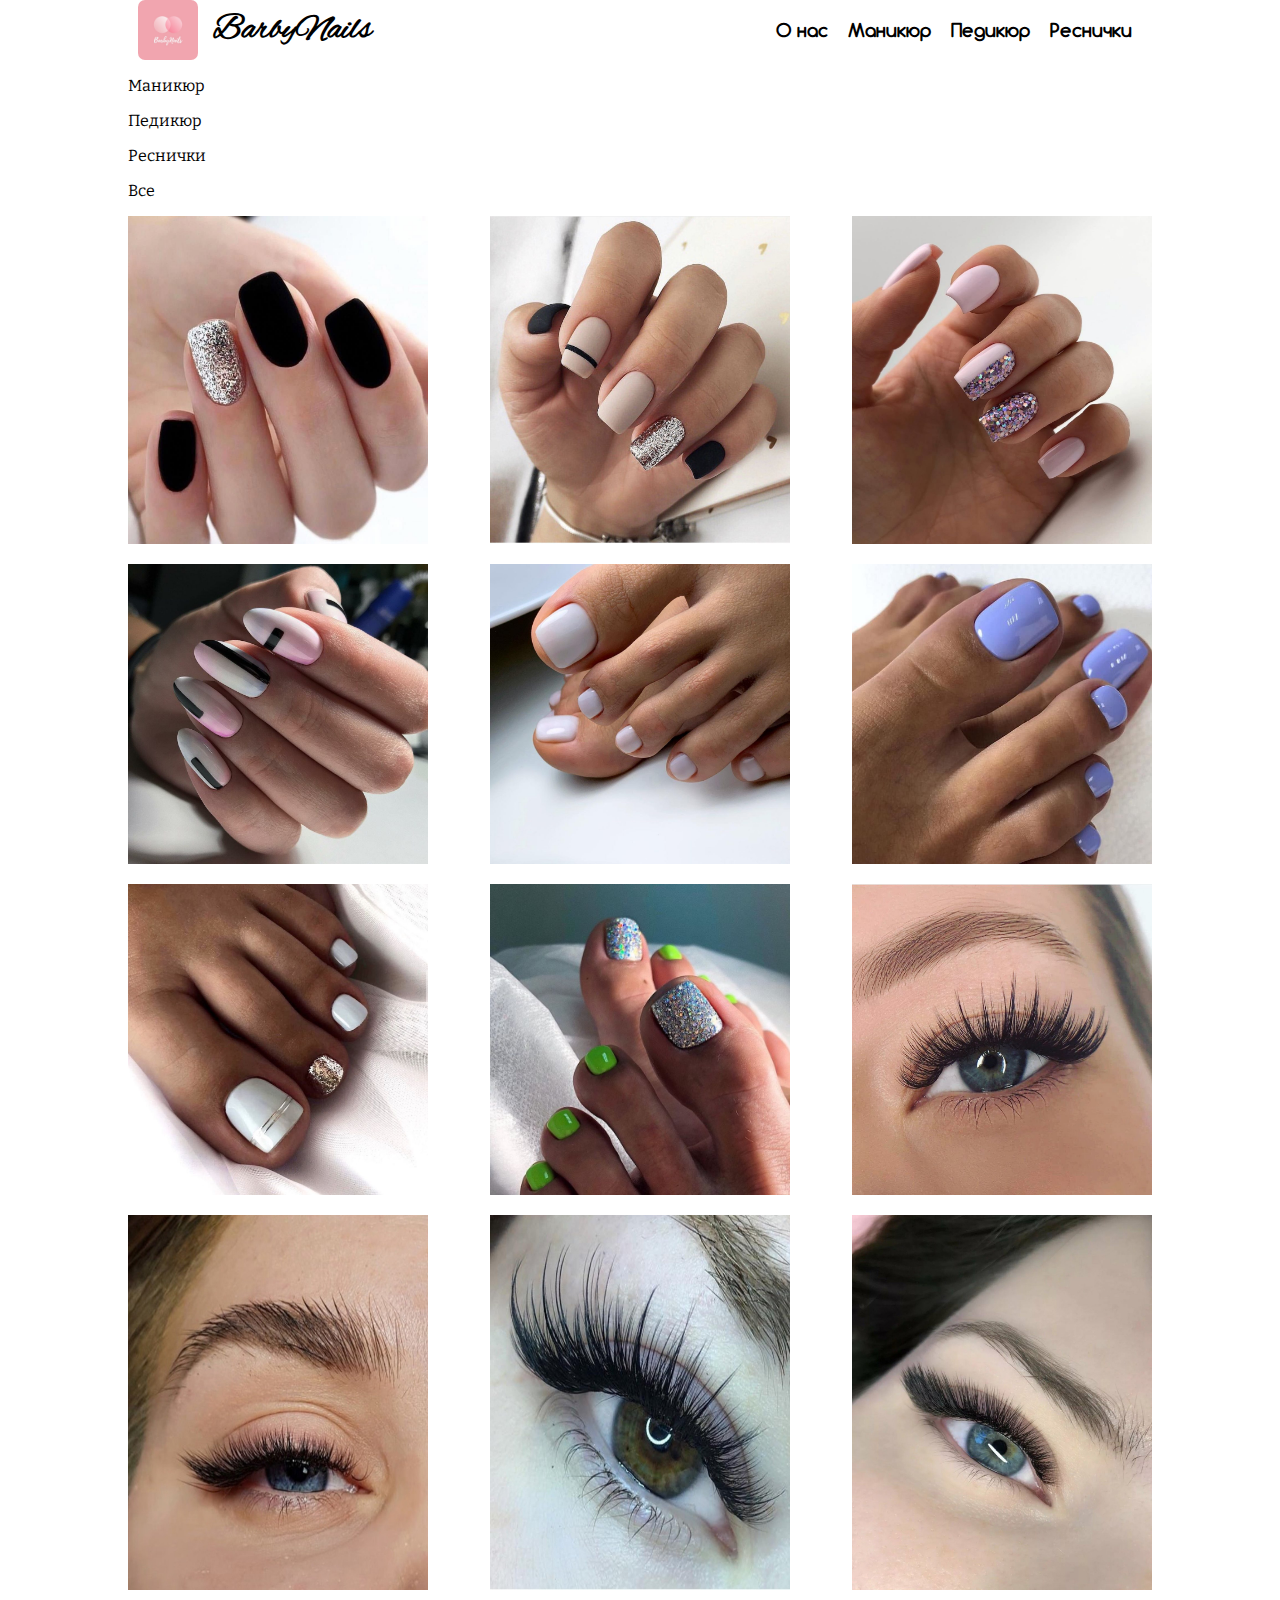
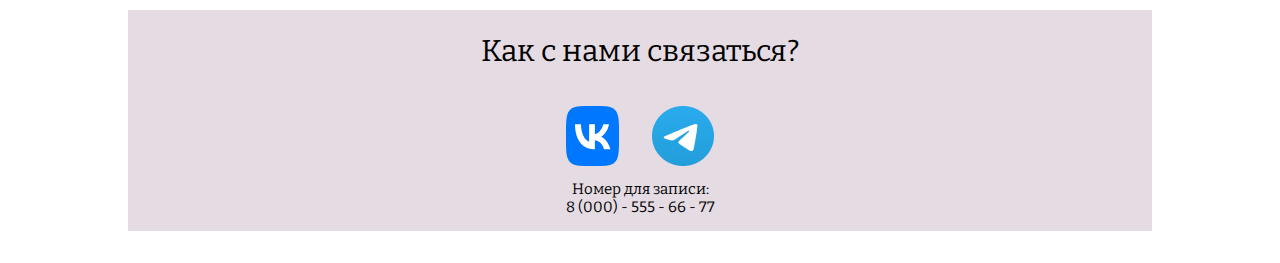
==== foto.html @ 30c48490 "initial commit" ====
<!DOCTYPE html>
<html lang="en">

<head>
    <meta charset="UTF-8">
    <meta name="viewport" content="width=device-width, initial-scale=1.0">
    <title>Document</title>
    <link rel="stylesheet" href="style.css">
    <link rel="preconnect" href="https://fonts.googleapis.com">
    <link rel="preconnect" href="https://fonts.gstatic.com" crossorigin>
    <link href="https://fonts.googleapis.com/css2?family=Inter:wght@100..900&display=swap" rel="stylesheet">
    <link rel="preconnect" href="https://fonts.googleapis.com">
    <link rel="preconnect" href="https://fonts.gstatic.com" crossorigin>
    <link href="https://fonts.googleapis.com/css2?family=Bitter:ital,wght@0,100..900;1,100..900&display=swap"
        rel="stylesheet">
</head>
<body>
    <div class="parent">
        <div class="div1">
            <div id="menu">
                <img id="logo" src="images/logo.jpg" alt="logo">
                <a href="index.html">BarbyNails</a>
            </div>
            <ul class="nav">
                <li class="nav-item">
                    <a href="index.html">
                        О нас
                    </a>
                </li>
                <li class="nav-item">
                    <a href="manicure.html">
                        Маникюр
                    </a>
                </li>
                <li class="nav-item">
                    <a href="pedicure.html">
                        Педикюр
                    </a>
                </li>
                <li class="nav-item">
                    <a href="resnichki.html">
                        Реснички
                    </a>
                </li>
            </ul>
        </div>
        <p>Маникюр</p>
        <p>Педикюр</p>
        <p>Реснички</p>
        <p>Все</p>
        <div class="parent1">
            <img src="images/photo_1.jpg" alt="Image 1">
            <img src="images/photo_2.jpg" alt="Image 2">
            <img src="images/photo_3.jpg" alt="Image 3">
            <img src="images/photo_4.jpg" alt="Image 4">
            <img src="images/photo_5.jpg" alt="Image 5">
            <img src="images/photo_6.jpg" alt="Image 6">
            <img src="images/photo_7.jpg" alt="Image 6">
            <img src="images/photo_8.jpg" alt="Image 6">
            <img src="images/photo_9.jpg" alt="Image 6">
            <img src="images/photo_10.jpg" alt="Image 6">
            <img src="images/photo_11.jpg" alt="Image 6">
            <img src="images/photo_12.jpg" alt="Image 6">
        </div>
<div class="div8">
    <div class="footer-text">
        Как с нами связаться?
    </div>
    <div class="footer-images">
        <img class="footer-image" src="images/VK - Original.png" alt="">
        <img class="footer-image" src="images/Telegram - Original.png" alt="">
    </div>
    <div class="footer-phone">
        Номер для записи: <br>
        8 (000) - 555 - 66 - 77
    </div>
</div>
</div>

</body>

</html>
---- style.css ----
@font-face {
	font-family: 'Comfortaa-Regular'; 
	src: url(fonts/Comfortaa-Regular.ttf); 
}

@font-face {
	font-family: 'Comfortaa-Bold'; 
	src: url(fonts/Comfortaa-Bold.ttf); 
}

@font-face {
	font-family: 'Comfortaa-Light'; 
	src: url(fonts/Comfortaa-Light.ttf); 
}

@font-face {
	font-family: 'AlexBrush'; 
	src: url(fonts/AlexBrush-Regular.ttf); 
}

body{
    padding: 0;
    margin: 0 auto;
    font-family: Bitter;
}

.parent {
    margin: 0 auto;
    width: 80%;
    position: sticky;
    justify-self: center;
    justify-content: center;
}

.div1 { 
    height: 60px;
    margin: 0 auto;
    padding: 0;
}
.div2 {
    position: relative;
    margin-top: 10px;
    width: 100%;
    height: 378px;
    background-image: url('./images/headerbg.jpg');
    background-position: center;
    background-size: cover;
    background-repeat: no-repeat;    
    border-radius: 15px;
}

#header-bigtext{
    position: absolute;
    font-family: AlexBrush;
    font-size: 5rem;
    font-weight:bold;
    right: 8rem;
    text-shadow: 0px 5px 11px rgba(0,0,0,0.6);
}

#header-smalltext{
    position: absolute;
    font-family: AlexBrush;
    font-size: 2.5rem;
    right: 7rem;    
    top: 8rem;
    text-shadow: 0px 5px 11px rgba(0,0,0,0.6);
}

#header-phone{
    font-family: Comfortaa-Bold;
    font-size: 1rem;
    position: absolute; 
    text-transform: uppercase;
    right: 8rem;
    top: 18rem;
}

.nav{
    display: flex;
    float: right;
    margin: 18px auto 5px;
}


.nav-item{
    font-family: Comfortaa-Regular;
    list-style: none;
    font-size: 18px;
    font-weight: bold;
    padding-right: 15px;
    margin-right: 5px;
}

#logo{
    height: 100%; 
    border-radius: 7px; 
    margin-right: 15px;
}

#menu{
    display: flex; 
    flex-direction: row; 
    align-items: center; 
    height: 100%; 
    float: left; 
    margin-left: 10px;
    font-family: AlexBrush;
    font-size: 35px;
    font-weight: bold;
}

a{
    text-decoration: none;
    color: black;
}

a:hover{
    color: black;
    text-shadow: 4px 4px 6px rgba(0,0,0,0.6);
}

.div3 {
    display: flex;
    position: relative;
    margin: 0;
    align-items: center;
    justify-content: center;
    height: 71px;
   font-family: Bitter;
    font-size: 30px;
    font-weight: 400;
    line-height: 36px;
    letter-spacing: 0em;
    text-align: center;
    text-transform: uppercase;
}

.div5 {
    border-radius: 10px;
    display: flex;
    flex-direction: row;
    height: 286px;
    width: 90%;
    margin: 0 auto;
    background-color: #fcedf8;
}

#about{
    width: 50%;
    display: flex;
    align-items: center;
    justify-content: center;
    padding: 1.5rem;
}
#about-text{
    font-family: Bitter;
    font-size: 20px;
    font-weight: 400;
    line-height: 35px;
    letter-spacing: 0em;
    text-align: left;
   
}

#about-image{
    border-top-right-radius: 10px;
    border-bottom-right-radius: 10px;
    width: 50%;
    background-image: url(./images/about-image.jpg);
    background-size: cover;
    background-position: center;
    background-repeat: no-repeat;
}

.div6{
    height: 337px;
    width: 90%;
    margin: 0 auto;
    display: grid;
    grid-template-columns: repeat(3, 337px);
    justify-content: space-between;
}

.services{
    padding: 5px;
    margin: 0px;
    position: relative;
}

.services > * {
    width: 306px;
    height: 301px;
}

.service-image-manicure{
    position: absolute;
    top: 0;
    left: 0;
    background-image: url(./images/service-manicure.jpg);
    background-position: center;
    background-size: cover;
    z-index: 1;
}

.service-image-pedicure
{
    position: absolute;
    top: 0;
    left: 0;
    background-image: url(./images/service-pedicure.jpg);
    background-position: center;
    background-size: cover;
    z-index: 1;
}

.service-image-cilia{
    position: absolute;
    top: 0;
    left: 0;
    background-image: url(./images/service-cilia.jpg);
    background-position: center;
    background-size: cover;
    z-index: 1;
}

.service-text-pedicure{
    position: absolute;
    bottom: 0;
    right: 0;
    background-color: #feeeec;
    z-index: 0;
}

.service-text-manicure{
    position: absolute;
    bottom: 0;
    right: 0;
    background-color: #ffebf4;
    z-index: 0;
}

.service-text-cilia{
    position: absolute;
    bottom: 0;
    right: 0;
    background-color: #ebddf1;
    z-index: 0;
}

.services-text{
    position: absolute;
    text-transform: uppercase;
    writing-mode: vertical-lr;
    font-family: Comfortaa-Bold;
    font-size: 1.4rem;
    font-weight: bold;
    top: 0;
    right: 0;
    margin-top: 1.5rem;
    letter-spacing: 3px;
}

.div7{
    height: 337px;
    width: 90%;
    margin: auto;
    display: grid;
    grid-template-columns: repeat(4, 260px);
    justify-content: space-between;
    background-color: #e8cbd0;
    margin-bottom: 30px;
}

.reasons{
    display: flex;
    position: relative;
    flex-direction: column;
    align-items: center;
    justify-content: center;
    height: 95%;
    width: 80%;
    background-color: #f4dfe8;
    margin-top: 10px;
    margin-left: 35px;
}

.number{
    position: absolute;
    color: #ee98a7;
    top: -40px;
    font-family: Inter;
    font-size: 50px;
    font-weight: 400;
    line-height: 61px;
    letter-spacing: 0em;
    text-align: center;

}

.reason-text{
    margin: 20px;
    font-family: Inter;
    font-size: 16px;
    font-weight: 400;
    line-height: 25px;
    letter-spacing: 0em;
    text-align: center;
    position: absolute;
    bottom: 1rem;
}

.div8{
    background-color: #e5dbe3;
    height: 221px;
    width: 100%;
    display: flex;
    flex-direction: column;
    align-items: center;
    justify-content: center;
    position: relative;
}

.footer-text{
    position: absolute;
    top: 23px;
    font-family: Bitter;
    font-size: 30px;
    font-weight: 400;
    line-height: 36px;
    letter-spacing: 0em;
    text-align: center;
}

.footer-phone{
    font-family: Bitter;
    font-size: 15px;
    font-weight: 400;
    line-height: 18px;
    letter-spacing: 0em;
    text-align: center;
    position: absolute;
    width: 362px;
    height: 83px;
    top: 170px;
}

.footer-images{
    height: 60px;
}

.footer-image{
    margin: 15px;
}

.div11 {
    position: relative;
    margin-top: 10px;
    width: 100%;
    height: 400px;
    background-image: url('./images/photo_fon_manicure.jpg');
    background-position: center;
    background-size: cover;
    background-repeat: no-repeat;    
    border-radius: 15px;
}
.div112 {
    position: relative;
    margin-top: 10px;
    width: 100%;
    height: 400px;
    background-image: url('./images/photo_fon_pedicure.jpg');
    background-position: center;
    background-size: cover;
    background-repeat: no-repeat;    
    border-radius: 15px;
}
.div113 {
    position: relative;
    margin-top: 10px;
    width: 100%;
    height: 400px;
    background-image: url('./images/photo_fon_resnichki.jpg');
    background-position: center;
    background-size: cover;
    background-repeat: no-repeat;    
    border-radius: 15px;
}
#header-title{
    position: static;
    font-family: Comfortaa-Regular;
    margin-left: 120px;
    padding-top: 20px;
    padding-bottom: 20px;
    font-size: 30px;
    font-weight: 550;
}
.manicurist-info {
    position: absolute;
    bottom: 20px;
    left: 120px;
    background-color: rgba(255, 255, 255, 0.4); 
    padding: 15px;
    border-radius: 10px;
    width: 550px; 
    height: 250px; 
    top: 60px;
    text-align: justify;
}


.manicurist-info p {
    font-family: Bitter;
    font-size: 17px;
    font-style: italic;
    line-height: 1.5;
    color: #000; 
}
.manicurist-image {
    position: absolute;
    top: 40px; 
    right: 160px; 
    text-align: center;
}

.manicurist-image img {
    width: 300px; 
    height: 300px;
    border-radius: 5px;
    display: block;
    margin: 0 auto;
}

.manicurist-image p {
    font-family: Bitter;
    font-size: 22px;
    font-weight: 600;
    line-height: 1.5;
    color: #000;
    margin-top: 0px;
}


.manicure-service {
    display: flex;
    flex-wrap: wrap;
    justify-content: space-between;
    margin-top: 10px;
}

.service {
    width: 362px;
    height: 50px;
    background-color: #FFD5E9;
    padding: 10px;
    margin-bottom: 20px;
    border-radius: 5px;
    display: flex;
    justify-content: center;
    align-items: center;
    flex-direction: column;
}
.service2 {
    width: 362px;
    height: 80px;
    background-color: #FCDCD9;
    margin-bottom: 20px;
    border-radius: 5px;
    display: flex;
    flex-wrap: wrap;
    justify-content: center;
    align-items: center;
    flex-direction: column;
}


.service3 {
    width: 362px;
    height: 80px;
    background-color: #D7BBE3;
    margin-bottom: 20px;
    border-radius: 5px;
    display: flex;
    justify-content: center;
    align-items: center;
    flex-direction: column;
}

.service3, .service2, .service p{
    font-weight: 550;
    margin: 5px;
    text-transform: uppercase;
}


#header-subtitle {
    position: static;
    font-family: AlexBrush;
    font-size: 2rem;
    display: flex;
    flex-direction: column;
    text-align: center;
    margin-top: 20px;
}

#header-subtitle2 {
    position: static;
    font-family: AlexBrush;
    font-size: 2rem;
    display: flex;
    flex-direction: column;
    text-align: center;
}

.service p {
    text-align: center;
    margin: 5px 0;
    font-size: 16px;
}

.price {
    position: absolute;
    bottom: 5px;
    left: 100px;
    font-size: 14px;
    color: rgba(3, 2, 2, 0.4); 
}
.div13 {
    margin-top: 20px;
    text-align: center;
}

#works-title {
    position: static;
    font-family: AlexBrush;
    font-size: 2rem;
    display: flex;
    flex-direction: column;
    text-align: center;
}

.works-gallery {
    display: flex;
    justify-content: space-around;
    margin-top: 20px;
}

.works-gallery img {
    width: 300px;
    height: 300px;
    border-radius: 5px;
}

.view-all-button {
    margin-top: 20px;
    padding: 10px 20px;
    background-color: #D9D9D9;
    border: none;
    border-radius: 5px;
    cursor: pointer;
    font-size: 16px;
    color: #000;
    transition: background-color 0.3s ease;
    font-family: AlexBrush;
    margin-bottom: 20px;
    width: 200px;
}

.view-all-button:hover {
    background-color: #FFB3D6;
}

.carousel {
    display: flex;
    flex-wrap: nowrap;
    overflow-x: auto;
    scroll-behavior: smooth;
    margin-bottom: 20px;
}

.review {
    flex: 0 0 auto;
    margin-right: 10px; /* расстояние между отзывами */
}

.pink-block {
    background-color: #f7e6e6; /* розовый цвет блока */
    padding: 10px;
    border-radius: 5px;
}

.review-text {
    margin-bottom: 5px;
}

.review-author {
    font-style: italic;
    color: #666666; /* цвет текста автора */
}
.parent1 {
    display: flex;
    flex-wrap: wrap;
    justify-content: space-between;
}

.parent1 img {
    width: 300px; 
    margin-bottom: 20px; 
}
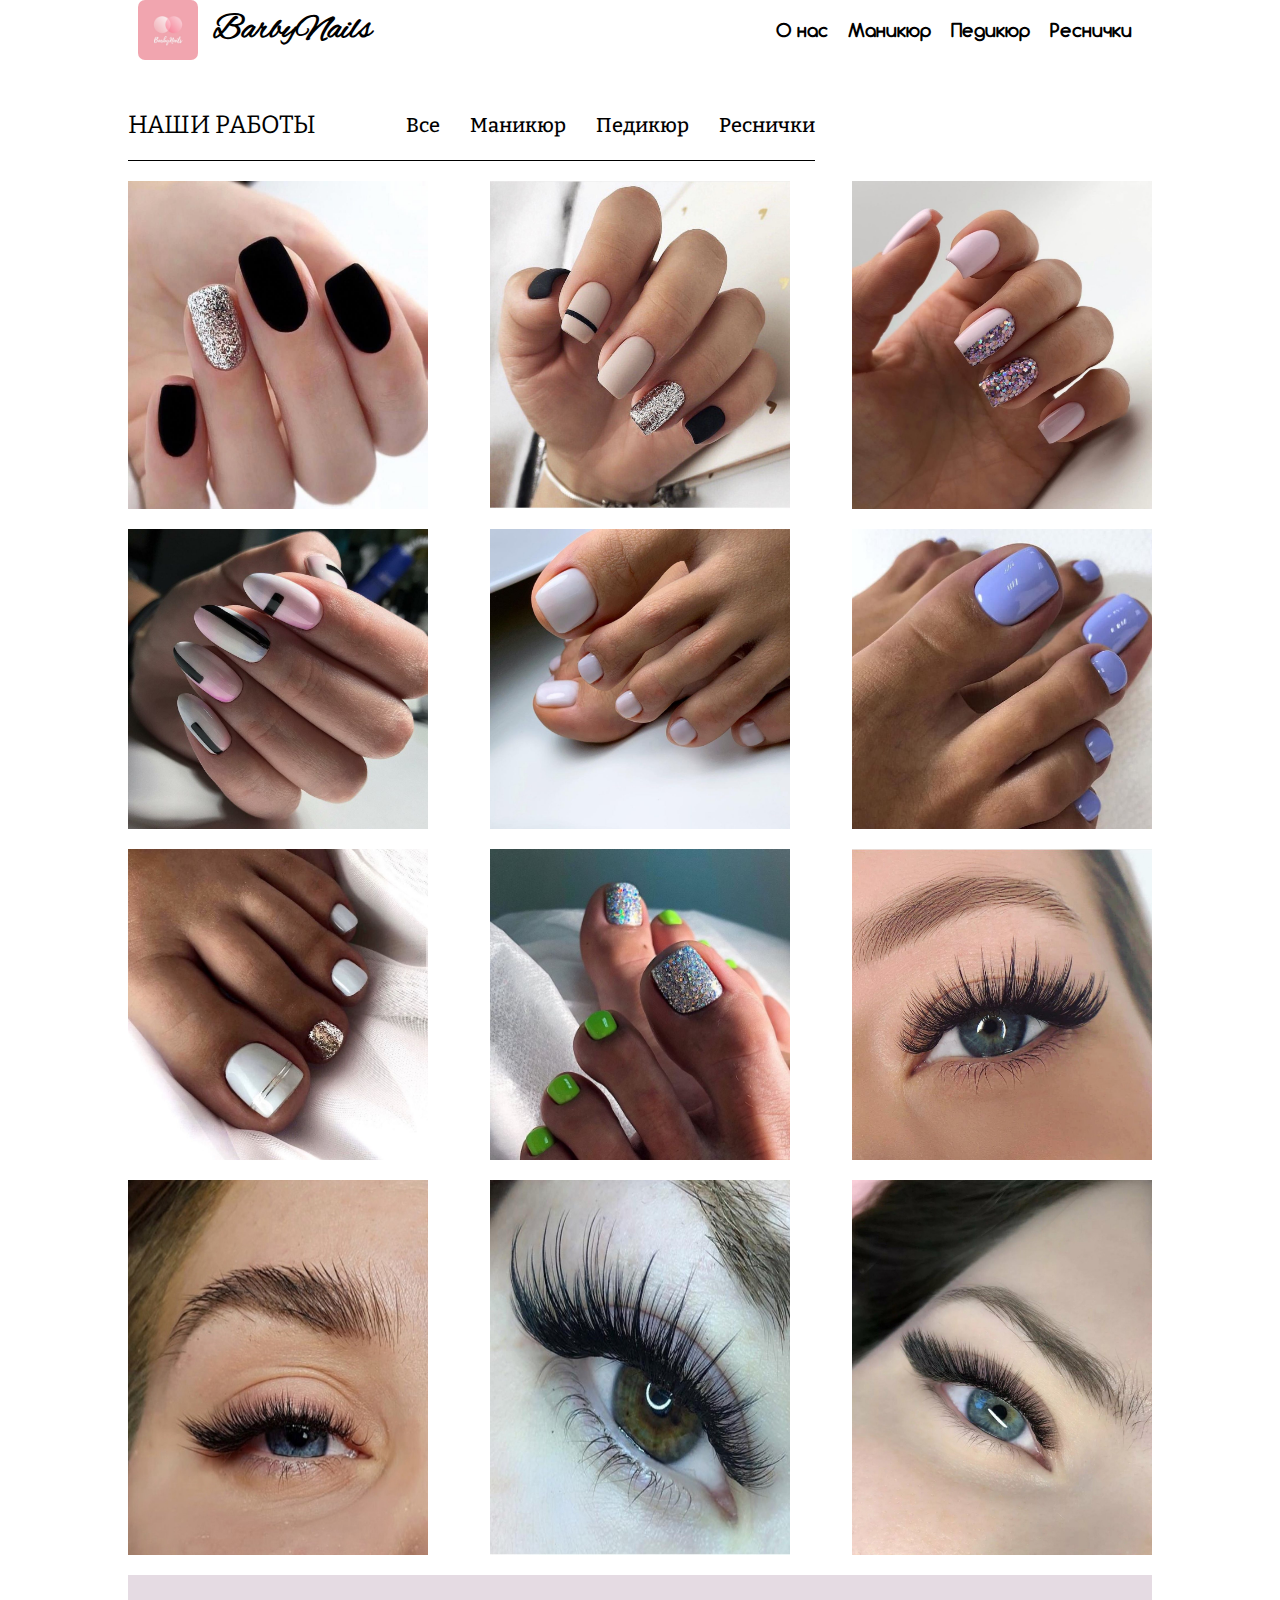
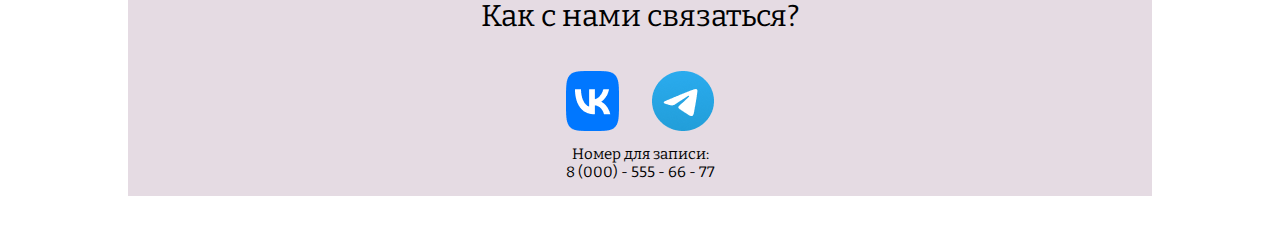
==== commit 36fab4a8: "09.04.2024 доделываем вёрстку" ====
--- a/foto.html
+++ b/foto.html
@@ -5,7 +5,7 @@
     <meta charset="UTF-8">
     <meta name="viewport" content="width=device-width, initial-scale=1.0">
     <title>Document</title>
-    <link rel="stylesheet" href="style.css">
+    <link rel="stylesheet" href="src/css/style.css">
     <link rel="preconnect" href="https://fonts.googleapis.com">
     <link rel="preconnect" href="https://fonts.gstatic.com" crossorigin>
     <link href="https://fonts.googleapis.com/css2?family=Inter:wght@100..900&display=swap" rel="stylesheet">
@@ -13,6 +13,10 @@
     <link rel="preconnect" href="https://fonts.gstatic.com" crossorigin>
     <link href="https://fonts.googleapis.com/css2?family=Bitter:ital,wght@0,100..900;1,100..900&display=swap"
         rel="stylesheet">
+    <link
+            rel="stylesheet"
+            href="https://cdn.jsdelivr.net/npm/swiper@11/swiper-bundle.min.css"
+    />
 </head>
 <body>
     <div class="parent">
@@ -44,11 +48,16 @@
                 </li>
             </ul>
         </div>
-        <p>Маникюр</p>
-        <p>Педикюр</p>
-        <p>Реснички</p>
-        <p>Все</p>
-        <div class="parent1">
+        <div class="tabs-controllers">
+            <p class="tabs__title">
+                НАШИ РАБОТЫ
+            </p>
+            <div class="tabs__target" data-target-tab="all">Все</div>
+            <div class="tabs__target" data-target-tab="manicure">Маникюр</div>
+            <div class="tabs__target" data-target-tab="pedicure">Педикюр</div>
+            <div class="tabs__target" data-target-tab="resnichki">Реснички</div>
+        </div>
+        <div class="tabs__item active" data-item-tab="all">
             <img src="images/photo_1.jpg" alt="Image 1">
             <img src="images/photo_2.jpg" alt="Image 2">
             <img src="images/photo_3.jpg" alt="Image 3">
@@ -57,6 +66,24 @@
             <img src="images/photo_6.jpg" alt="Image 6">
             <img src="images/photo_7.jpg" alt="Image 6">
             <img src="images/photo_8.jpg" alt="Image 6">
+            <img src="images/photo_9.jpg" alt="Image 6">
+            <img src="images/photo_10.jpg" alt="Image 6">
+            <img src="images/photo_11.jpg" alt="Image 6">
+            <img src="images/photo_12.jpg" alt="Image 6">
+        </div>
+        <div class="tabs__item" data-item-tab="manicure">
+            <img src="images/photo_1.jpg" alt="Image 1">
+            <img src="images/photo_2.jpg" alt="Image 2">
+            <img src="images/photo_3.jpg" alt="Image 3">
+            <img src="images/photo_4.jpg" alt="Image 4">
+        </div>
+        <div class="tabs__item" data-item-tab="pedicure">
+            <img src="images/photo_5.jpg" alt="Image 5">
+            <img src="images/photo_6.jpg" alt="Image 6">
+            <img src="images/photo_7.jpg" alt="Image 6">
+            <img src="images/photo_8.jpg" alt="Image 6">
+        </div>
+        <div class="tabs__item" data-item-tab="resnichki">
             <img src="images/photo_9.jpg" alt="Image 6">
             <img src="images/photo_10.jpg" alt="Image 6">
             <img src="images/photo_11.jpg" alt="Image 6">
@@ -76,7 +103,8 @@
     </div>
 </div>
 </div>
-
 </body>
-
+<script src="https://cdn.jsdelivr.net/npm/swiper@11/swiper-bundle.min.js"></script>
+<script src="src/js/swipers.js"></script>
+<script src="src/js/functions.js"></script>
 </html>--- a/src/css/style.css
+++ b/src/css/style.css
@@ -0,0 +1,647 @@
+@font-face {
+	font-family: 'Comfortaa-Regular'; 
+	src: url(/fonts/Comfortaa-Regular.ttf);
+}
+
+@font-face {
+	font-family: 'Comfortaa-Bold'; 
+	src: url(/fonts/Comfortaa-Bold.ttf);
+}
+
+@font-face {
+	font-family: 'Comfortaa-Light'; 
+	src: url(/fonts/Comfortaa-Light.ttf);
+}
+
+@font-face {
+	font-family: 'AlexBrush'; 
+	src: url(/fonts/AlexBrush-Regular.ttf);
+}
+
+body{
+    padding: 0;
+    margin: 0 auto;
+    font-family: Bitter;
+}
+
+.parent {
+    margin: 0 auto;
+    width: 80%;
+    position: sticky;
+    justify-self: center;
+    justify-content: center;
+}
+
+.div1 { 
+    height: 60px;
+    margin: 0 auto;
+    padding: 0;
+}
+.div2 {
+    position: relative;
+    margin-top: 10px;
+    width: 100%;
+    height: 378px;
+    background-image: url('../../images/headerbg.jpg');
+    background-position: center;
+    background-size: cover;
+    background-repeat: no-repeat;    
+    border-radius: 15px;
+}
+
+#header-bigtext{
+    position: absolute;
+    font-family: AlexBrush;
+    font-size: 5rem;
+    font-weight:bold;
+    right: 8rem;
+    text-shadow: 0px 5px 11px rgba(0,0,0,0.6);
+}
+
+#header-smalltext{
+    position: absolute;
+    font-family: AlexBrush;
+    font-size: 2.5rem;
+    right: 7rem;    
+    top: 8rem;
+    text-shadow: 0px 5px 11px rgba(0,0,0,0.6);
+}
+
+#header-phone{
+    font-family: Comfortaa-Bold;
+    font-size: 1rem;
+    position: absolute; 
+    text-transform: uppercase;
+    right: 8rem;
+    top: 18rem;
+}
+
+.nav{
+    display: flex;
+    float: right;
+    margin: 18px auto 5px;
+}
+
+
+.nav-item{
+    font-family: Comfortaa-Regular;
+    list-style: none;
+    font-size: 18px;
+    font-weight: bold;
+    padding-right: 15px;
+    margin-right: 5px;
+}
+
+#logo{
+    height: 100%; 
+    border-radius: 7px; 
+    margin-right: 15px;
+}
+
+#menu{
+    display: flex; 
+    flex-direction: row; 
+    align-items: center; 
+    height: 100%; 
+    float: left; 
+    margin-left: 10px;
+    font-family: AlexBrush;
+    font-size: 35px;
+    font-weight: bold;
+}
+
+a{
+    text-decoration: none;
+    color: black;
+}
+
+a:hover{
+    color: black;
+    text-shadow: 4px 4px 6px rgba(0,0,0,0.6);
+}
+
+.div3 {
+    display: flex;
+    position: relative;
+    margin: 0;
+    align-items: center;
+    justify-content: center;
+    height: 71px;
+   font-family: Bitter;
+    font-size: 30px;
+    font-weight: 400;
+    line-height: 36px;
+    letter-spacing: 0em;
+    text-align: center;
+    text-transform: uppercase;
+}
+
+.div5 {
+    border-radius: 10px;
+    display: flex;
+    flex-direction: row;
+    height: 286px;
+    width: 90%;
+    margin: 0 auto;
+    background-color: #fcedf8;
+}
+
+#about{
+    width: 50%;
+    display: flex;
+    align-items: center;
+    justify-content: center;
+    padding: 1.5rem;
+}
+#about-text{
+    font-family: Bitter;
+    font-size: 20px;
+    font-weight: 400;
+    line-height: 35px;
+    letter-spacing: 0em;
+    text-align: left;
+   
+}
+
+#about-image{
+    border-top-right-radius: 10px;
+    border-bottom-right-radius: 10px;
+    width: 50%;
+    background-image: url(../../images/about-image.jpg);
+    background-size: cover;
+    background-position: center;
+    background-repeat: no-repeat;
+}
+
+.div6{
+    height: 337px;
+    width: 90%;
+    margin: 0 auto;
+    display: grid;
+    grid-template-columns: repeat(3, 337px);
+    justify-content: space-between;
+}
+
+.services{
+    padding: 5px;
+    margin: 0px;
+    position: relative;
+}
+
+.services > * {
+    width: 306px;
+    height: 301px;
+}
+
+.service-image-manicure{
+    position: absolute;
+    top: 0;
+    left: 0;
+    background-image: url(../../images/service-manicure.jpg);
+    background-position: center;
+    background-size: cover;
+    z-index: 1;
+}
+
+.service-image-pedicure
+{
+    position: absolute;
+    top: 0;
+    left: 0;
+    background-image: url(../../images/service-pedicure.jpg);
+    background-position: center;
+    background-size: cover;
+    z-index: 1;
+}
+
+.service-image-cilia{
+    position: absolute;
+    top: 0;
+    left: 0;
+    background-image: url(../../images/service-cilia.jpg);
+    background-position: center;
+    background-size: cover;
+    z-index: 1;
+}
+
+.service-text-pedicure{
+    position: absolute;
+    bottom: 0;
+    right: 0;
+    background-color: #feeeec;
+    z-index: 0;
+}
+
+.service-text-manicure{
+    position: absolute;
+    bottom: 0;
+    right: 0;
+    background-color: #ffebf4;
+    z-index: 0;
+}
+
+.service-text-cilia{
+    position: absolute;
+    bottom: 0;
+    right: 0;
+    background-color: #ebddf1;
+    z-index: 0;
+}
+
+.services-text{
+    position: absolute;
+    text-transform: uppercase;
+    writing-mode: vertical-lr;
+    font-family: Comfortaa-Bold;
+    font-size: 1.4rem;
+    font-weight: bold;
+    top: 0;
+    right: 0;
+    margin-top: 1.5rem;
+    letter-spacing: 3px;
+}
+
+.div7{
+    height: 337px;
+    width: 90%;
+    margin: auto;
+    display: grid;
+    grid-template-columns: repeat(4, 260px);
+    justify-content: space-between;
+    background-color: #e8cbd0;
+    margin-bottom: 30px;
+}
+
+.reasons{
+    display: flex;
+    position: relative;
+    flex-direction: column;
+    align-items: center;
+    justify-content: center;
+    height: 95%;
+    width: 80%;
+    background-color: #f4dfe8;
+    margin-top: 10px;
+    margin-left: 35px;
+}
+
+.number{
+    position: absolute;
+    color: #ee98a7;
+    top: -40px;
+    font-family: Inter;
+    font-size: 50px;
+    font-weight: 400;
+    line-height: 61px;
+    letter-spacing: 0em;
+    text-align: center;
+
+}
+
+.reason-text{
+    margin: 20px;
+    font-family: Inter;
+    font-size: 16px;
+    font-weight: 400;
+    line-height: 25px;
+    letter-spacing: 0em;
+    text-align: center;
+    position: absolute;
+    bottom: 1rem;
+}
+
+.div8{
+    background-color: #e5dbe3;
+    height: 221px;
+    width: 100%;
+    display: flex;
+    flex-direction: column;
+    align-items: center;
+    justify-content: center;
+    position: relative;
+}
+
+.footer-text{
+    position: absolute;
+    top: 23px;
+    font-family: Bitter;
+    font-size: 30px;
+    font-weight: 400;
+    line-height: 36px;
+    letter-spacing: 0em;
+    text-align: center;
+}
+
+.footer-phone{
+    font-family: Bitter;
+    font-size: 15px;
+    font-weight: 400;
+    line-height: 18px;
+    letter-spacing: 0em;
+    text-align: center;
+    position: absolute;
+    width: 362px;
+    height: 83px;
+    top: 170px;
+}
+
+.footer-images{
+    height: 60px;
+}
+
+.footer-image{
+    margin: 15px;
+}
+
+.div11 {
+    position: relative;
+    margin-top: 10px;
+    width: 100%;
+    height: 400px;
+    background-image: url('../../images/photo_fon_manicure.jpg');
+    background-position: center;
+    background-size: cover;
+    background-repeat: no-repeat;    
+    border-radius: 15px;
+}
+.div112 {
+    position: relative;
+    margin-top: 10px;
+    width: 100%;
+    height: 400px;
+    background-image: url('../../images/photo_fon_pedicure.jpg');
+    background-position: center;
+    background-size: cover;
+    background-repeat: no-repeat;    
+    border-radius: 15px;
+}
+.div113 {
+    position: relative;
+    margin-top: 10px;
+    width: 100%;
+    height: 400px;
+    background-image: url('../../images/photo_fon_resnichki.jpg');
+    background-position: center;
+    background-size: cover;
+    background-repeat: no-repeat;    
+    border-radius: 15px;
+}
+#header-title{
+    position: static;
+    font-family: Comfortaa-Regular;
+    margin-left: 120px;
+    padding-top: 20px;
+    padding-bottom: 20px;
+    font-size: 30px;
+    font-weight: 550;
+}
+.manicurist-info {
+    position: absolute;
+    bottom: 20px;
+    left: 120px;
+    background-color: rgba(255, 255, 255, 0.4); 
+    padding: 15px;
+    border-radius: 10px;
+    width: 550px; 
+    height: 250px; 
+    top: 60px;
+    text-align: justify;
+}
+
+
+.manicurist-info p {
+    font-family: Bitter;
+    font-size: 17px;
+    font-style: italic;
+    line-height: 1.5;
+    color: #000; 
+}
+.manicurist-image {
+    position: absolute;
+    top: 40px; 
+    right: 160px; 
+    text-align: center;
+}
+
+.manicurist-image img {
+    width: 300px; 
+    height: 300px;
+    border-radius: 5px;
+    display: block;
+    margin: 0 auto;
+}
+
+.manicurist-image p {
+    font-family: Bitter;
+    font-size: 22px;
+    font-weight: 600;
+    line-height: 1.5;
+    color: #000;
+    margin-top: 0px;
+}
+
+
+.manicure-service {
+    display: grid;
+    grid-template-columns: repeat(3, 1fr);
+    column-gap: 128px;
+    row-gap: 33px;
+}
+
+.service {
+    height: 50px;
+    background-color: #FFD5E9;
+    padding: 10px;
+    border-radius: 5px;
+    display: flex;
+    justify-content: center;
+    align-items: center;
+    flex-direction: column;
+}
+.service2 {
+    width: 362px;
+    height: 80px;
+    background-color: #FCDCD9;
+    margin-bottom: 20px;
+    border-radius: 5px;
+    display: flex;
+    flex-wrap: wrap;
+    justify-content: center;
+    align-items: center;
+    flex-direction: column;
+}
+
+
+.service3 {
+    width: 362px;
+    height: 80px;
+    background-color: #D7BBE3;
+    margin-bottom: 20px;
+    border-radius: 5px;
+    display: flex;
+    justify-content: center;
+    align-items: center;
+    flex-direction: column;
+}
+
+.service3, .service2, .service p{
+    font-weight: 550;
+    margin: 5px;
+    text-transform: uppercase;
+}
+
+
+#header-subtitle {
+    position: static;
+    font-family: AlexBrush;
+    font-size: 2rem;
+    display: flex;
+    flex-direction: column;
+    text-align: center;
+    margin-top: 20px;
+}
+
+#header-subtitle2 {
+    position: static;
+    font-family: AlexBrush;
+    font-size: 2rem;
+    display: flex;
+    flex-direction: column;
+    text-align: center;
+}
+
+.service p {
+    text-align: center;
+    margin: 5px 0;
+    font-size: 16px;
+}
+
+.price {
+    position: absolute;
+    bottom: 5px;
+    left: 100px;
+    font-size: 14px;
+    color: rgba(3, 2, 2, 0.4); 
+}
+.div13 {
+    margin-top: 20px;
+    text-align: center;
+}
+
+#works-title {
+    position: static;
+    font-family: AlexBrush;
+    font-size: 2rem;
+    display: flex;
+    flex-direction: column;
+    text-align: center;
+}
+
+.works-gallery {
+    display: flex;
+    justify-content: space-around;
+    margin-top: 20px;
+}
+
+.works-gallery img {
+    width: 300px;
+    height: 300px;
+    border-radius: 5px;
+}
+
+.view-all-button {
+    margin-top: 20px;
+    padding: 10px 20px;
+    background-color: #D9D9D9;
+    border: none;
+    border-radius: 5px;
+    cursor: pointer;
+    font-size: 16px;
+    color: #000;
+    transition: background-color 0.3s ease;
+    font-family: AlexBrush;
+    margin-bottom: 20px;
+    width: 200px;
+}
+
+.view-all-button:hover {
+    background-color: #FFB3D6;
+}
+
+.carousel {
+    display: flex;
+    flex-wrap: nowrap;
+    overflow-x: auto;
+    scroll-behavior: smooth;
+    margin-bottom: 20px;
+}
+
+.review {
+    flex: 0 0 auto;
+    margin-right: 10px; /* расстояние между отзывами */
+}
+
+.pink-block {
+    background-color: #f7e6e6; /* розовый цвет блока */
+    padding: 10px;
+    border-radius: 5px;
+}
+
+.review-text {
+    margin-bottom: 5px;
+}
+
+.review-author {
+    font-style: italic;
+    color: #666666; /* цвет текста автора */
+}
+.tabs__item {
+    display: none;
+}
+
+.tabs__item.active {
+    display: flex;
+    flex-wrap: wrap;
+    justify-content: space-between;
+}
+
+.tabs__item img {
+    width: 300px; 
+    margin-bottom: 20px; 
+}
+
+.swiper {
+    margin-bottom: 30px;
+}
+
+.swiper-slide {
+    cursor: grab;
+}
+
+.tabs-controllers {
+    display: inline-flex;
+    align-items: center;
+    column-gap: 30px;
+    margin-top: 50px;
+    margin-bottom: 20px;
+    padding-bottom: 20px;
+    border-bottom: 1px solid black;
+}
+
+.tabs__title {
+    margin-top: 0;
+    margin-bottom: 0;
+    margin-right: 60px;
+    font-family: Bitter;
+    font-weight: 400;
+    font-size: 25px;
+    line-height: 30px;
+}
+
+.tabs__target {
+    font-family: Bitter;
+    font-weight: 500;
+    font-size: 20px;
+    line-height: 24px;
+    cursor: pointer;
+}